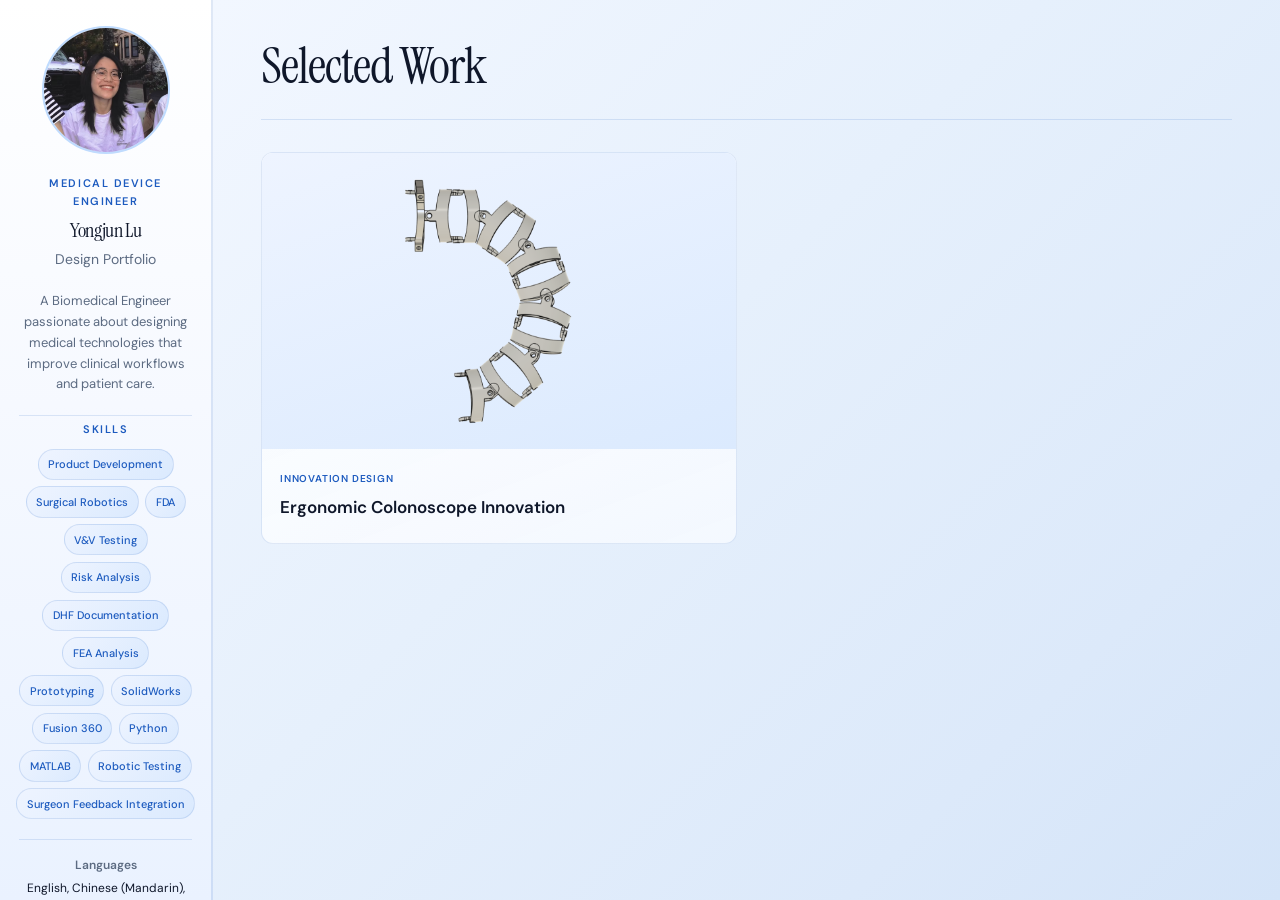
==== index.html @ d8cccb57 "Complete colonoscope project page with media and cover slideshow. Add distal tip and spool mechanism" ====
<!DOCTYPE html>
<html lang="en">
<head>
  <meta charset="UTF-8" />
  <meta name="viewport" content="width=device-width, initial-scale=1.0" />
  <meta name="description" content="Medical Design Portfolio" />
  <title>Medical Design Portfolio</title>
  <link rel="preconnect" href="https://fonts.googleapis.com" />
  <link rel="preconnect" href="https://fonts.gstatic.com" crossorigin />
  <link href="https://fonts.googleapis.com/css2?family=DM+Sans:ital,opsz,wght@0,9..40,400;0,9..40,500;0,9..40,600;0,9..40,700&family=Instrument+Serif:ital@0;1&display=swap" rel="stylesheet" />
  <link rel="stylesheet" href="styles.css" />
  <style>
    .layout {
      display: flex !important;
      flex-direction: row !important;
      width: 100% !important;
      height: 100vh !important;
      height: 100dvh !important;
      overflow: hidden !important;
    }
    .layout > .panel-left {
      flex: 0 0 16.667% !important;
      width: 16.667% !important;
    }
    .layout > .panel-right {
      flex: 0 0 83.333% !important;
      width: 83.333% !important;
    }
    @media (max-width: 640px) {
      .layout { flex-direction: column !important; height: auto !important; overflow: visible !important; }
      .layout > .panel-left,
      .layout > .panel-right { flex: none !important; width: 100% !important; }
    }
  </style>
</head>
<body class="page-home">
  <div class="layout">
    <!-- Left: About -->
    <aside class="panel panel-left">
      <div class="profile">
        <div class="avatar-wrap">
          <img src="images/profile.png" alt="Portrait of Yongjun Lu" class="avatar" />
        </div>
        <p class="eyebrow">Medical Device Engineer</p>
        <h1 class="name">Yongjun Lu</h1>
        <p class="title">Design Portfolio</p>
      </div>

      <div class="bio">
        <p>
          A Biomedical Engineer passionate about designing medical technologies that improve clinical workflows and patient care. 
        </p>

      </div>

      <section class="skills-section" aria-labelledby="skills-heading">
        <p class="eyebrow" id="skills-heading">Skills</p>
        <ul class="skills">
          <li>Product Development</li>
          <li>Surgical Robotics</li>
          <li>FDA</li>
          <li>V&amp;V Testing</li>
          <li>Risk Analysis</li>
          <li>DHF Documentation</li>
          <li>FEA Analysis</li>
          <li>Prototyping</li>
          <li>SolidWorks</li>
          <li>Fusion 360</li>
          <li>Python</li>
          <li>MATLAB</li>
          <li>Robotic Testing</li>
          <li>Surgeon Feedback Integration</li>
        </ul>
      </section>

      <dl class="info-list">
        <div>
          <dt>Languages</dt>
          <dd>English, Chinese (Mandarin), Chinese (Cantonese)</dd>
        </div>
        <div>
          <dt>Contact Information</dt>
          <dd>610-413-3439, yl951@duke.edu</dd>
        </div>
      </dl>

      <nav class="contact-block" aria-label="Contact">
        <a href="https://www.linkedin.com/in/yongjunlu" target="_blank" rel="noopener noreferrer">LinkedIn</a>
      </nav>

      <p class="copyright">© <span id="year"></span></p>
    </aside>

    <!-- Right: Selected Work -->
    <main class="panel panel-right">
      <header class="work-header">
        <h2 class="work-title">Selected Work</h2>
      </header>

      <div class="work-list" id="work-list">
        <!-- Generated by script.js from projects.js -->
      </div>
    </main>
  </div>

  <script src="projects.js"></script>
  <script src="script.js"></script>
</body>
</html>
---- styles.css ----
:root {
  --bg: #f4f8fd;
  --bg-panel: #ffffff;
  --ink: #0f172a;
  --ink-muted: #5c6b82;
  --blue: #1d5bbf;
  --blue-light: #3b82f6;
  --blue-mid: #bfdbfe;
  --blue-soft: #e8f1fc;
  --blue-pale: #f0f6ff;
  --border: rgba(29, 91, 191, 0.14);
  --shadow-blue: rgba(29, 91, 191, 0.14);
  --gradient-page: linear-gradient(
    145deg,
    #e8f2ff 0%,
    #f4f8ff 38%,
    #eef4fc 72%,
    #e6effa 100%
  );
  --gradient-panel-left: linear-gradient(
    180deg,
    #ffffff 0%,
    #f6f9ff 45%,
    #eaf2ff 100%
  );
  --gradient-panel-right: linear-gradient(
    135deg,
    #f2f7ff 0%,
    #e6f0fc 42%,
    #dce9fa 78%,
    #d4e4f8 100%
  );
  --gradient-surface: linear-gradient(
    160deg,
    rgba(255, 255, 255, 0.96) 0%,
    rgba(245, 249, 255, 0.92) 100%
  );
  --gradient-pill: linear-gradient(135deg, #eef4ff 0%, #dbeafe 100%);
  --gradient-media: linear-gradient(145deg, #dbeafe 0%, #93c5fd 55%, #bfdbfe 100%);
  --gradient-accent: linear-gradient(90deg, #1d5bbf 0%, #3b82f6 100%);
  --gradient-accent-vertical: linear-gradient(180deg, #1d5bbf 0%, #3b82f6 100%);
  --font-sans: "DM Sans", system-ui, sans-serif;
  --font-serif: "Instrument Serif", Georgia, serif;
  --ease: cubic-bezier(0.22, 1, 0.36, 1);
}

*,
*::before,
*::after {
  box-sizing: border-box;
}

html,
body {
  height: 100%;
  margin: 0;
  overflow: hidden;
}

body {
  font-family: var(--font-sans);
  font-size: 0.9375rem;
  line-height: 1.65;
  color: var(--ink);
  background: var(--gradient-page);
  background-attachment: fixed;
  -webkit-font-smoothing: antialiased;
}

body.page-project {
  overflow: hidden;
}

img {
  max-width: 100%;
  display: block;
}

a {
  color: inherit;
  text-decoration: none;
}

strong {
  font-weight: 600;
  color: var(--ink);
}

/* Split layout: left ~1/6 · right ~5/6 */
.layout,
.project-layout {
  display: flex;
  flex-direction: row;
  flex-wrap: nowrap;
  align-items: stretch;
  width: 100%;
  max-width: 100vw;
  height: 100vh;
  height: 100dvh;
  overflow: hidden;
}

.panel-left {
  flex: 0 0 16.667%;
  width: 16.667%;
  min-width: 0;
  height: 100%;
  overflow-x: hidden;
  overflow-y: auto;
  padding: clamp(1.25rem, 2vw, 1.75rem) clamp(1rem, 1.5vw, 1.25rem);
  background: var(--gradient-panel-left);
  border-right: 2px solid var(--border);
  display: flex;
  flex-direction: column;
  align-items: center;
  text-align: center;
  gap: 1.25rem;
}

.panel-right {
  flex: 0 0 83.333%;
  width: 83.333%;
  min-width: 0;
  height: 100%;
  overflow-x: hidden;
  overflow-y: auto;
  padding: clamp(1.5rem, 3vw, 2.5rem) clamp(1.5rem, 4vw, 3rem);
  background: var(--gradient-panel-right);
}

/* Left panel — profile */
.eyebrow {
  font-size: 0.6875rem;
  font-weight: 600;
  letter-spacing: 0.14em;
  text-transform: uppercase;
  color: var(--blue);
  margin: 0 0 0.5rem;
}

.name {
  font-family: var(--font-serif);
  font-size: clamp(1.25rem, 1.6vw, 1.5rem);
  font-weight: 400;
  line-height: 1.2;
  margin: 0 0 0.35rem;
  letter-spacing: -0.02em;
}

.title {
  margin: 0;
  color: var(--ink-muted);
  font-size: 0.875rem;
}

.profile {
  display: flex;
  flex-direction: column;
  align-items: center;
  width: 100%;
}

.avatar-wrap {
  position: relative;
  width: 128px;
  height: 128px;
  border-radius: 50%;
  overflow: hidden;
  background: var(--gradient-pill);
  margin: 0 auto 1.25rem;
  flex-shrink: 0;
  border: 2px solid var(--blue-mid);
}

.avatar {
  width: 100%;
  height: 100%;
  object-fit: cover;
  object-position: center top;
}

.bio {
  width: 100%;
  text-align: center;
}

.bio p {
  margin: 0 auto;
  color: var(--ink-muted);
  font-size: 0.8125rem;
  line-height: 1.6;
  text-align: center;
}

.skills-section {
  width: 100%;
  padding-top: 0.25rem;
  border-top: 1px solid var(--border);
  text-align: center;
}

.skills-section .eyebrow {
  margin-bottom: 0.65rem;
}

.skills {
  display: flex;
  flex-wrap: wrap;
  justify-content: center;
  gap: 0.4rem;
  list-style: none;
  margin: 0;
  padding: 0;
  width: 100%;
}

.skills li {
  font-size: 0.6875rem;
  font-weight: 500;
  padding: 0.35rem 0.6rem;
  background: var(--gradient-pill);
  color: var(--blue);
  border: 1px solid var(--border);
  border-radius: 999px;
  white-space: nowrap;
}

.info-list {
  margin: 0;
  padding: 1rem 0 0;
  border-top: 1px solid var(--border);
  display: grid;
  gap: 0.75rem;
  width: 100%;
  text-align: center;
}

.info-list > div {
  display: block;
  font-size: 0.75rem;
}

.info-list dt {
  font-weight: 600;
  color: var(--ink-muted);
  margin-bottom: 0.2rem;
}

.info-list dd {
  margin: 0;
  line-height: 1.5;
}

.contact-block {
  display: flex;
  flex-direction: column;
  align-items: center;
  gap: 0.35rem;
  margin-top: auto;
  padding-top: 1rem;
  border-top: 1px solid var(--border);
  width: 100%;
}

.contact-block a {
  font-size: 0.8125rem;
  font-weight: 500;
  color: var(--blue);
  transition: opacity 0.2s;
}

.contact-block a:hover {
  color: var(--blue-light);
}

.copyright {
  margin: 0;
  width: 100%;
  text-align: center;
  font-size: 0.75rem;
  color: var(--ink-muted);
  opacity: 0.7;
}

/* Right panel — work list */
.work-header {
  margin-bottom: 2rem;
  padding-bottom: 1.5rem;
  border-bottom: 1px solid var(--border);
}

.work-title,
.work-header h2 {
  font-family: var(--font-serif);
  font-size: clamp(2.25rem, 4vw, 3.25rem);
  font-weight: 400;
  margin: 0;
  letter-spacing: -0.02em;
  line-height: 1.1;
  color: var(--ink);
}

.work-intro {
  margin: 0;
  color: var(--ink-muted);
  font-size: 0.875rem;
}

.work-list {
  display: grid;
  grid-template-columns: repeat(2, minmax(0, 1fr));
  gap: 1.25rem;
}

.work-item {
  display: flex;
  flex-direction: column;
  padding: 0;
  background: var(--gradient-surface);
  border: 1px solid var(--border);
  border-radius: 12px;
  overflow: hidden;
  transition: border-color 0.2s var(--ease), box-shadow 0.25s var(--ease), transform 0.25s var(--ease);
}

.work-item:hover {
  background: linear-gradient(
    160deg,
    rgba(255, 255, 255, 1) 0%,
    rgba(232, 241, 252, 0.98) 100%
  );
  border-color: var(--blue);
  box-shadow: 0 8px 32px var(--shadow-blue);
  transform: translateY(-4px);
}

.work-item-thumb {
  aspect-ratio: 16 / 10;
  width: 100%;
  border-radius: 0;
  overflow: hidden;
  background: var(--gradient-media);
}

.work-item-thumb:not(.work-item-thumb--slideshow) > img {
  width: 100%;
  height: 100%;
  object-fit: cover;
}

.work-item-thumb--slideshow {
  position: relative;
  background: linear-gradient(160deg, #eef4ff 0%, #dbeafe 100%);
}

.work-item-slideshow {
  position: relative;
  width: 100%;
  height: 100%;
}

.work-item-thumb--slideshow .work-item-slide {
  position: absolute;
  top: 50%;
  left: 50%;
  transform: translate(-50%, -50%);
  width: auto;
  height: auto;
  max-width: calc(100% - 1rem);
  max-height: calc(100% - 1rem);
  object-fit: contain;
  object-position: center;
  opacity: 0;
  transition: opacity 0.7s ease-in-out;
  pointer-events: none;
}

.work-item-thumb--slideshow .work-item-slide.is-active {
  opacity: 1;
}

.work-item-thumb .placeholder {
  width: 100%;
  height: 100%;
  display: flex;
  align-items: center;
  justify-content: center;
  color: var(--blue);
  opacity: 0.35;
  font-size: 0.75rem;
}

.work-item-body {
  padding: 1rem 1.1rem 1.15rem;
  flex: 1;
}

.work-item-body h3 {
  font-size: 1.0625rem;
  font-weight: 600;
  margin: 0 0 0.25rem;
}

.work-item-body .tag {
  display: inline-block;
  font-size: 0.625rem;
  font-weight: 600;
  letter-spacing: 0.08em;
  text-transform: uppercase;
  color: var(--blue);
  margin-bottom: 0.35rem;
}

.work-item-body p {
  margin: 0;
  font-size: 0.8125rem;
  color: var(--ink-muted);
}

.work-item-arrow {
  display: none;
}

/* Project detail page */
.page-project .panel-left.panel-compact {
  padding: 2rem 1.75rem;
}

.back-link {
  font-size: 0.8125rem;
  font-weight: 500;
  color: var(--blue);
  margin-bottom: 0.5rem;
  display: inline-block;
}

.back-link:hover {
  text-decoration: underline;
}

.profile-mini .name {
  font-size: 1.5rem;
}

.panel-detail {
  max-width: none;
}

.detail-hero {
  margin-bottom: 2.5rem;
}

.detail-hero--text-only {
  margin-bottom: 1.5rem;
}

.detail-hero--text-only p {
  margin: 0;
  color: var(--ink-muted);
  font-size: 1rem;
  line-height: 1.65;
  max-width: 52rem;
}

.detail-hero-visual {
  aspect-ratio: 16 / 10;
  border-radius: 12px;
  overflow: hidden;
  background: var(--gradient-media);
  margin-bottom: 1.5rem;
}

.detail-hero-visual img {
  width: 100%;
  height: 100%;
  object-fit: cover;
}

.detail-hero-visual .placeholder {
  width: 100%;
  height: 100%;
  display: flex;
  align-items: center;
  justify-content: center;
  color: var(--ink-muted);
  font-size: 0.875rem;
}

.detail-section {
  margin-bottom: 2.5rem;
}

.detail-section h2 {
  font-family: var(--font-serif);
  font-size: 1.5rem;
  font-weight: 400;
  margin: 0 0 0.75rem;
  color: var(--ink);
}

.detail-section p {
  margin: 0 0 0.75rem;
  color: var(--ink-muted);
}

.detail-section ul {
  margin: 0;
  padding-left: 1.25rem;
  color: var(--ink-muted);
}

.detail-section li {
  margin-bottom: 0.35rem;
}

.detail-gallery {
  display: grid;
  gap: 1.25rem;
}

.gallery-item {
  border: none;
  border-radius: 0;
  overflow: visible;
  background: transparent;
}

.gallery-item-visual {
  aspect-ratio: auto;
  background: transparent;
}

.gallery-item-visual img {
  width: 100%;
  height: auto;
  object-fit: contain;
  display: block;
}

.gallery-item-visual .placeholder {
  width: 100%;
  height: 100%;
  display: flex;
  align-items: center;
  justify-content: center;
  font-size: 0.8125rem;
  color: var(--ink-muted);
}

.gallery-item figcaption {
  padding: 0.5rem 0 0;
  font-size: 0.8125rem;
  color: var(--ink-muted);
}

/* Problem → Solution comparison */
.comparison-section h2 {
  font-family: var(--font-serif);
  font-size: 1.5rem;
  font-weight: 400;
  margin: 0 0 1.25rem;
}

.comparison-flow {
  display: grid;
  grid-template-columns: minmax(0, 320px) auto minmax(0, 1fr);
  gap: 1.25rem 1.75rem;
  align-items: center;
  width: 100%;
  max-width: 100%;
}

.comparison-card {
  margin: 0;
}

.comparison-problem {
  width: 100%;
  max-width: 320px;
}

.comparison-visual {
  border: none;
  border-radius: 0;
  background: transparent;
  overflow: visible;
  line-height: 0;
}

.comparison-visual img {
  width: 100%;
  height: auto;
  display: block;
}

.comparison-card figcaption {
  margin-top: 0.65rem;
  font-size: 0.8125rem;
  line-height: 1.5;
  color: var(--ink-muted);
  text-align: center;
}

.comparison-problem figcaption {
  font-size: 0.75rem;
}

.comparison-arrow {
  display: flex;
  align-items: center;
  justify-content: center;
  gap: 0;
  width: 3.5rem;
  height: 1.25rem;
  padding: 0 0.25rem;
  align-self: center;
  flex-shrink: 0;
}

.comparison-arrow .arrow-line {
  flex: 1;
  height: 2px;
  border-radius: 1px;
  background: var(--gradient-accent);
  opacity: 0.85;
}

.comparison-arrow .arrow-head {
  flex-shrink: 0;
  width: 0;
  height: 0;
  margin-left: -1px;
  border-top: 7px solid transparent;
  border-bottom: 7px solid transparent;
  border-left: 11px solid var(--blue);
  filter: drop-shadow(0 1px 2px rgba(37, 99, 235, 0.2));
}

.comparison-solutions {
  display: flex;
  flex-direction: column;
  gap: 1rem;
  width: 100%;
  min-width: 0;
  max-width: none;
}

.comparison-solution-group {
  display: flex;
  flex-direction: column;
  gap: 0.1rem;
  width: 100%;
}

.comparison-solution-align {
  display: flex;
  align-items: stretch;
  gap: 0.35rem;
  width: 100%;
}

.comparison-solution-main {
  flex: 1 1 auto;
  min-width: 0;
  max-width: 480px;
  margin: 0;
  display: flex;
  flex-direction: column;
}

.comparison-solution-main .comparison-visual {
  flex: 1 1 auto;
  display: flex;
  align-items: stretch;
  min-height: 0;
}

.comparison-solution-main .comparison-visual img {
  width: 100%;
  height: 100%;
  object-fit: contain;
  object-position: center;
}

.comparison-solution-aside {
  display: flex;
  flex-direction: column;
  flex: 0 0 auto;
  align-items: center;
}

.comparison-solution-aside-stack {
  display: flex;
  flex-direction: column;
  justify-content: space-between;
  gap: 0.35rem;
  width: 15rem;
}

.comparison-solution-side {
  max-width: 15rem;
  margin: 0;
}

.comparison-solution-side .comparison-visual img {
  width: 100%;
  height: auto;
  display: block;
}

.comparison-solution-main .comparison-solution-main-caption,
.comparison-solution-main-caption {
  margin: 0.1rem 0 0;
  padding: 0;
  font-size: 0.875rem;
  line-height: 1.4;
  color: var(--ink-muted);
  text-align: center;
}

.comparison-solution-aside-caption {
  margin: 0.35rem 0 0;
  padding: 0;
  width: 100%;
  font-size: 0.75rem;
  line-height: 1.4;
  color: var(--ink-muted);
  text-align: center;
}

.comparison-solution-item {
  width: 100%;
}

.comparison-solution-item figcaption {
  font-size: 0.875rem;
}

/* Design sections — handle & operating mechanism */
.design-section h2 {
  font-family: var(--font-serif);
  font-size: 1.5rem;
  font-weight: 400;
  margin: 0 0 0.75rem;
}

.design-section-desc {
  margin: 0 0 1.25rem;
  color: var(--ink-muted);
  font-size: 0.9375rem;
  line-height: 1.6;
  max-width: none;
}

.design-gallery {
  display: flex;
  flex-direction: column;
  gap: 1.25rem;
  max-width: 920px;
}

.design-gallery .gallery-item {
  width: 100%;
}

.design-gallery-row {
  display: flex;
  flex-wrap: nowrap;
  gap: 0.35rem;
  max-width: 56rem;
  margin-top: 0.25rem;
}

.design-gallery-row .gallery-item {
  flex: 1 1 0;
  min-width: 0;
  max-width: 27.5rem;
}

.design-gallery-row .gallery-item-visual {
  aspect-ratio: auto;
  background: transparent;
}

.design-gallery-row .gallery-item figcaption {
  padding: 0.5rem 0 0;
  font-size: 0.75rem;
  text-align: center;
}

.design-gallery-row--segments {
  max-width: 56rem;
  margin-bottom: 0.35rem;
}

.design-gallery-row--segments .gallery-item {
  max-width: none;
}

.design-gallery-row--segments .gallery-item--segment-compact {
  display: flex;
  flex-direction: column;
  align-items: center;
  justify-content: center;
}

.design-gallery-row--segments .gallery-item--segment-compact .gallery-item-visual {
  width: 78%;
  max-width: 14rem;
  margin: 0 auto;
}

.design-gallery-row--segments .gallery-item--segment-compact img {
  width: 100%;
  height: auto;
}

.design-gallery-column {
  display: flex;
  flex-direction: column;
  gap: 0.35rem;
  flex: 0 0 auto;
  align-items: stretch;
  width: 20rem;
  max-width: 22rem;
  margin-left: auto;
}

.design-gallery-column .gallery-item {
  width: 100%;
  max-width: none;
}

.design-gallery-column .gallery-item--segment-compact .gallery-item-visual {
  width: 65%;
  max-width: 11rem;
  margin: 0 auto;
}

.design-gallery-row--segments .gallery-item--segment-video {
  flex: none;
  min-width: 0;
  margin: 0;
  width: 100%;
}

.design-gallery-row--segments .gallery-item--segment-video .gallery-item-visual {
  line-height: 0;
}

.design-gallery-row--segments .gallery-item--segment-video video {
  width: 100%;
  height: auto;
  display: block;
  background: #111;
  border-radius: 4px;
  min-width: 18rem;
}

.design-gallery-row--distal-media {
  max-width: 100%;
  width: 100%;
  flex-wrap: nowrap;
  align-items: flex-end;
  gap: 0.35rem;
}

.design-gallery-row--distal-media .gallery-item {
  flex: 0 1 auto;
  max-width: 13rem;
}

.design-gallery-row--distal-media .gallery-item--segment-compact {
  flex: 0 0 auto;
  max-width: 9rem;
}

.design-gallery-row--distal-media .gallery-item--segment-compact .gallery-item-visual {
  width: 78%;
  max-width: 9rem;
}

.design-gallery-row--distal-media .gallery-item--segment-video {
  flex: 1 1 16rem;
  max-width: 20rem;
  min-width: 10rem;
}

.design-gallery-row--distal-media .gallery-item--segment-video video {
  min-width: 0;
  width: 100%;
}

/* Distal Tip — uniform 4-column grid, equal image cells */
#distal-tip .design-gallery {
  max-width: 100%;
  width: 100%;
  gap: 1.25rem;
}

#distal-tip .design-gallery-row--segments {
  display: grid;
  grid-template-columns: repeat(4, minmax(0, 1fr));
  align-items: start;
  gap: 1rem 1.25rem;
  max-width: 100%;
  width: 100%;
  margin: 0;
}

#distal-tip .design-gallery-column {
  display: contents;
}

#distal-tip .gallery-item {
  display: flex;
  flex-direction: column;
  align-items: stretch;
  margin: 0;
  max-width: none;
  width: 100%;
  min-width: 0;
}

#distal-tip .gallery-item-visual {
  aspect-ratio: 1;
  width: 100%;
  max-width: none;
  margin: 0;
  display: flex;
  align-items: center;
  justify-content: center;
  background: transparent;
}

#distal-tip .gallery-item--segment-compact .gallery-item-visual {
  width: 100%;
  max-width: none;
  margin: 0;
}

#distal-tip .gallery-item-visual img,
#distal-tip .gallery-item-visual video {
  width: auto;
  height: auto;
  max-width: 88%;
  max-height: 88%;
  object-fit: contain;
  display: block;
}

#distal-tip .gallery-item--segment-video {
  flex: none;
  min-width: 0;
  width: 100%;
  max-width: none;
}

#distal-tip .gallery-item--segment-video .gallery-item-visual {
  aspect-ratio: 1;
  line-height: 0;
}

#distal-tip .gallery-item--segment-video video {
  min-width: 0;
  border-radius: 4px;
  background: #111;
}

#distal-tip .gallery-item figcaption {
  margin-top: 0.5rem;
  padding: 0;
  text-align: center;
  font-size: 0.75rem;
  line-height: 1.45;
}

@media (max-width: 900px) {
  #distal-tip .design-gallery-row--segments {
    grid-template-columns: repeat(2, minmax(0, 1fr));
  }
}

@media (max-width: 520px) {
  #distal-tip .design-gallery-row--segments {
    grid-template-columns: 1fr;
  }
}

/* Operating mechanism — 4-column uniform grid (single row) */
#operating-mechanism .design-gallery {
  max-width: 100%;
  width: 100%;
  gap: 1.25rem;
}

#operating-mechanism .design-gallery-row--segments {
  display: grid;
  grid-template-columns: repeat(4, minmax(0, 1fr));
  align-items: start;
  gap: 1rem 1.25rem;
  max-width: 100%;
  width: 100%;
  margin: 0;
}

#operating-mechanism .gallery-item {
  display: flex;
  flex-direction: column;
  align-items: stretch;
  margin: 0;
  max-width: none;
  width: 100%;
  min-width: 0;
}

#operating-mechanism .gallery-item-visual {
  aspect-ratio: 1;
  width: 100%;
  display: flex;
  align-items: center;
  justify-content: center;
  background: transparent;
}

#operating-mechanism .gallery-item-visual img,
#operating-mechanism .gallery-item-visual video {
  width: auto;
  height: auto;
  max-width: 88%;
  max-height: 88%;
  object-fit: contain;
  display: block;
}

#operating-mechanism .gallery-item--segment-compact .gallery-item-visual img {
  max-width: 72%;
  max-height: 72%;
}

#operating-mechanism .gallery-item--segment-video .gallery-item-visual {
  aspect-ratio: 1;
  line-height: 0;
}

#operating-mechanism .gallery-item--segment-video video {
  min-width: 0;
  border-radius: 4px;
  background: #111;
}

#operating-mechanism .gallery-item figcaption {
  margin-top: 0.5rem;
  padding: 0;
  text-align: center;
  font-size: 0.75rem;
  line-height: 1.45;
}

@media (max-width: 900px) {
  #operating-mechanism .design-gallery-row--segments {
    grid-template-columns: repeat(2, minmax(0, 1fr));
  }
}

@media (max-width: 520px) {
  #operating-mechanism .design-gallery-row--segments {
    grid-template-columns: 1fr;
  }
}

.design-media-row {
  display: flex;
  align-items: flex-start;
  gap: 1rem;
  max-width: 56rem;
  margin-top: 0.75rem;
}

.design-media-row .gallery-item--compact {
  flex: 0 0 auto;
  max-width: 11rem;
}

.design-media-row .gallery-item--compact img {
  width: 100%;
  height: auto;
}

.design-media-row .gallery-item--video {
  flex: 1 1 0;
  min-width: 0;
  max-width: none;
  margin: 0;
}

.gallery-item--autoplay video {
  width: 100%;
  height: auto;
  display: block;
  background: #111;
  border-radius: 4px;
}

@media (max-width: 768px) {
  .design-media-row {
    flex-direction: column;
    align-items: stretch;
  }

  .design-media-row .gallery-item--compact {
    max-width: 9rem;
  }
}

.design-gallery-grid {
  display: grid;
  grid-template-columns: repeat(3, minmax(0, 1fr));
  gap: 0.35rem;
  max-width: 56rem;
  margin-top: 0.35rem;
}

.design-gallery-grid .gallery-item {
  min-width: 0;
}

.design-gallery-grid .gallery-item-visual img {
  width: 100%;
  height: auto;
}

.gallery-item--video {
  max-width: 48rem;
  margin: 0.5rem 0 0.25rem;
}

.gallery-item--video .gallery-item-visual {
  aspect-ratio: auto;
  line-height: 0;
}

.gallery-item--video video {
  width: 100%;
  height: auto;
  display: block;
  background: #111;
}

@media (max-width: 768px) {
  .design-gallery-grid {
    grid-template-columns: repeat(2, minmax(0, 1fr));
  }
}

@media (max-width: 520px) {
  .design-gallery-grid {
    grid-template-columns: 1fr;
  }
}

@media (max-width: 520px) {
  .design-gallery-row {
    max-width: 100%;
  }
}

@media (max-width: 768px) {
  .comparison-flow {
    grid-template-columns: 1fr;
    justify-items: center;
  }

  .comparison-problem {
    max-width: min(320px, 100%);
  }

  .comparison-arrow {
    width: 1.25rem;
    height: 3.5rem;
    flex-direction: column;
    padding: 0.25rem 0;
  }

  .comparison-arrow .arrow-line {
    flex: 1;
    width: 2px;
    height: auto;
    background: var(--gradient-accent-vertical);
    opacity: 0.85;
  }

  .comparison-arrow .arrow-head {
    margin-left: 0;
    margin-top: -1px;
    border-top: 11px solid var(--blue);
    border-left: 7px solid transparent;
    border-right: 7px solid transparent;
    border-bottom: none;
  }

  .comparison-solutions {
    max-width: 100%;
  }
}

.not-found {
  padding: 3rem;
  text-align: center;
  color: var(--ink-muted);
}

.not-found a {
  color: var(--blue);
  font-weight: 500;
}

/* Mobile: stack vertically */
@media (max-width: 640px) {
  html,
  body {
    overflow: auto;
    height: auto;
  }

  .layout,
  .project-layout {
    flex-direction: column;
    height: auto;
    min-height: 100vh;
    min-height: 100dvh;
    overflow: visible;
  }

  .panel-left,
  .panel-right {
    flex: none;
    width: 100%;
    height: auto;
  }

  .panel-left {
    border-right: none;
    border-bottom: 2px solid var(--border);
  }

  .panel-right {
    overflow: visible;
    padding: 1.5rem;
  }

  .work-list {
    grid-template-columns: 1fr;
  }
}

@media (max-width: 520px) {
  .panel-left {
    padding: 1.5rem;
  }
}
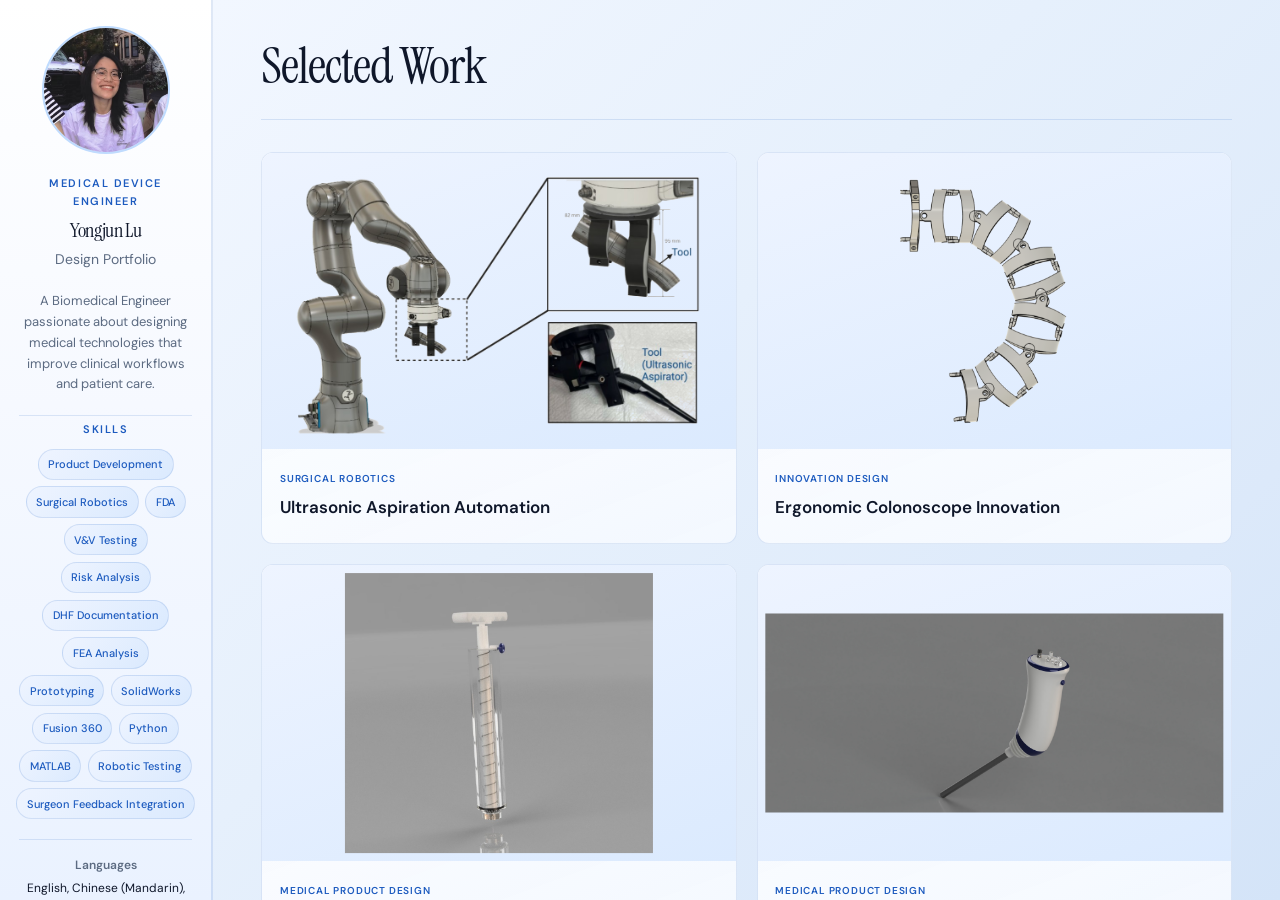
==== commit e697042b: "Add UA automation, cystoscope, and widget projects; expand portfolio layout. Introduce ultrasonic as" ====
--- a/index.html
+++ b/index.html
@@ -82,6 +82,12 @@
           <dt>Contact Information</dt>
           <dd>610-413-3439, yl951@duke.edu</dd>
         </div>
+        <div>
+          <dt>Resume</dt>
+          <dd>
+            <a href="Yongjun_Resume.pdf" target="_blank" rel="noopener noreferrer">Yongjun Lu (PDF)</a>
+          </dd>
+        </div>
       </dl>
 
       <nav class="contact-block" aria-label="Contact">
--- a/styles.css
+++ b/styles.css
@@ -69,6 +69,15 @@
 
 body.page-project {
   overflow: hidden;
+  background: #ffffff;
+}
+
+body.page-project .panel-left {
+  background: #ffffff;
+}
+
+body.page-project .panel-right {
+  background: #ffffff;
 }
 
 img {
@@ -251,6 +260,16 @@
   line-height: 1.5;
 }
 
+.info-list dd a {
+  color: var(--blue);
+  font-weight: 500;
+  transition: color 0.2s;
+}
+
+.info-list dd a:hover {
+  color: var(--blue-light);
+}
+
 .contact-block {
   display: flex;
   flex-direction: column;
@@ -342,10 +361,24 @@
   background: var(--gradient-media);
 }
 
-.work-item-thumb:not(.work-item-thumb--slideshow) > img {
+.work-item-thumb:not(.work-item-thumb--slideshow):not(.work-item-thumb--video) {
+  background: linear-gradient(160deg, #eef4ff 0%, #dbeafe 100%);
+}
+
+.work-item-thumb:not(.work-item-thumb--slideshow):not(.work-item-thumb--video) > img {
   width: 100%;
   height: 100%;
-  object-fit: cover;
+  object-fit: contain;
+  object-position: center;
+}
+
+.work-item-thumb--video video {
+  width: 100%;
+  height: 100%;
+  display: block;
+  object-fit: contain;
+  object-position: center;
+  background: linear-gradient(160deg, #eef4ff 0%, #dbeafe 100%);
 }
 
 .work-item-thumb--slideshow {
@@ -490,6 +523,14 @@
   margin-bottom: 2.5rem;
 }
 
+.panel-detail .detail-section {
+  margin-bottom: 3.75rem;
+}
+
+.panel-detail .detail-section:last-child {
+  margin-bottom: 0;
+}
+
 .detail-section h2 {
   font-family: var(--font-serif);
   font-size: 1.5rem;
@@ -498,6 +539,10 @@
   color: var(--ink);
 }
 
+.panel-detail .design-section > h2 {
+  margin-bottom: 0.35rem;
+}
+
 .detail-section p {
   margin: 0 0 0.75rem;
   color: var(--ink-muted);
@@ -568,6 +613,209 @@
   align-items: center;
   width: 100%;
   max-width: 100%;
+}
+
+.comparison-flow--single {
+  grid-template-columns: 1fr;
+  justify-items: start;
+  max-width: 100%;
+  margin: 0;
+}
+
+.comparison-flow--single .comparison-solutions {
+  width: 100%;
+  max-width: min(48rem, 92%);
+}
+
+.comparison-flow--single .comparison-solution-group,
+.comparison-flow--single .comparison-solution-align {
+  width: 100%;
+}
+
+.comparison-flow--single .comparison-solution-main {
+  max-width: 100%;
+  margin: 0;
+}
+
+.comparison-flow--single .comparison-solution-main .comparison-visual {
+  text-align: left;
+}
+
+.comparison-flow--single .comparison-solution-main .comparison-visual img {
+  width: auto;
+  max-width: min(48rem, 92%);
+  max-height: min(82vh, 680px);
+  margin: 0;
+  object-fit: contain;
+  object-position: left center;
+}
+
+/* Rendered design — image left, animation right */
+.comparison-flow--split {
+  grid-template-columns: 1fr;
+  max-width: 100%;
+  margin: 0;
+}
+
+.comparison-flow--split .comparison-solutions {
+  width: 100%;
+}
+
+.comparison-render-split {
+  display: grid;
+  grid-template-columns: repeat(2, minmax(0, 1fr));
+  gap: 1.25rem 2rem;
+  align-items: stretch;
+  width: 100%;
+}
+
+.comparison-split-panel {
+  display: flex;
+  flex-direction: column;
+  align-items: stretch;
+  gap: 0.35rem;
+  min-width: 0;
+}
+
+.comparison-split-title {
+  font-family: var(--font-serif);
+  font-size: 1.5rem;
+  font-weight: 400;
+  margin: 0;
+}
+
+.comparison-split-media {
+  flex: none;
+  display: flex;
+  align-items: flex-start;
+  justify-content: flex-start;
+  width: 100%;
+  min-height: 0;
+  max-height: none;
+}
+
+.comparison-split-media .comparison-card {
+  width: auto;
+  max-width: 100%;
+  height: auto;
+  margin: 0;
+  display: block;
+}
+
+.comparison-split-media .comparison-visual {
+  width: auto;
+  max-width: 100%;
+  height: auto;
+  display: block;
+  line-height: 0;
+}
+
+.comparison-split-media img,
+.comparison-split-media video {
+  display: block;
+  width: auto;
+  height: auto;
+  max-width: 100%;
+  max-height: min(68vh, 560px);
+  object-fit: contain;
+  object-position: left center;
+}
+
+.comparison-split-panel:first-child .comparison-split-media img {
+  object-position: left center;
+}
+
+.comparison-split-media--video {
+  background: transparent;
+  line-height: 0;
+}
+
+/* Video letterbox areas — match page panel gradient */
+.panel-detail .gallery-item--video .gallery-item-visual,
+.panel-detail .comparison-split-media--video {
+  background: transparent;
+}
+
+.panel-detail video {
+  background: transparent;
+}
+
+/* Project split rows — unified media size (render, animation, manufacturability videos) */
+.panel-detail .comparison-render-split {
+  align-items: flex-start;
+  grid-template-columns: repeat(2, minmax(0, 1fr));
+  gap: 1rem 2.5rem;
+  justify-content: stretch;
+  width: 100%;
+  max-width: 100%;
+}
+
+.panel-detail .comparison-render-split .comparison-split-media {
+  width: 100%;
+  max-width: 100%;
+  height: min(48vh, 440px);
+  max-height: min(48vh, 440px);
+  display: flex;
+  align-items: flex-start;
+  justify-content: flex-start;
+  overflow: hidden;
+  min-height: 0;
+}
+
+.panel-detail .comparison-render-split .comparison-split-media .comparison-card,
+.panel-detail .comparison-render-split .comparison-split-media .comparison-visual {
+  height: 100%;
+  max-height: 100%;
+  min-height: 0;
+  overflow: hidden;
+}
+
+.panel-detail .comparison-render-split .comparison-split-media .comparison-visual img,
+.panel-detail .comparison-render-split .comparison-split-media video {
+  display: block;
+  width: auto;
+  height: auto;
+  max-width: 100%;
+  max-height: 100%;
+  object-fit: contain;
+  object-position: left top;
+}
+
+.panel-detail .comparison-section + .design-section {
+  margin-top: 0.5rem;
+  padding-top: 1.25rem;
+}
+
+.panel-detail #manufacturability:has(+ #motion-animation) {
+  margin-bottom: 0;
+}
+
+.panel-detail #manufacturability + #motion-animation {
+  margin-top: 0;
+  padding-top: 0.25rem;
+}
+
+@media (max-width: 900px) {
+  .comparison-render-split {
+    grid-template-columns: 1fr;
+  }
+
+  .comparison-split-media img,
+  .comparison-split-media video {
+    max-height: min(50vh, 420px);
+  }
+
+  .panel-detail .comparison-render-split {
+    width: 100%;
+    grid-template-columns: 1fr;
+  }
+
+  .panel-detail .comparison-render-split .comparison-split-media {
+    width: 100%;
+    max-width: 100%;
+    height: min(50vw, 380px);
+    max-height: min(50vw, 380px);
+  }
 }
 
 .comparison-card {
@@ -788,6 +1036,230 @@
   text-align: center;
 }
 
+.design-gallery-heading {
+  font-family: var(--font-serif);
+  font-size: 1.5rem;
+  font-weight: 400;
+  line-height: 1.2;
+  margin: 0;
+  color: var(--ink);
+}
+
+.design-gallery-heading--spacer {
+  visibility: hidden;
+  user-select: none;
+  pointer-events: none;
+}
+
+.design-gallery-panel {
+  display: flex;
+  flex-direction: column;
+  gap: 0.35rem;
+  flex: 1 1 0;
+  min-width: 0;
+  align-items: flex-start;
+  width: 100%;
+}
+
+.design-gallery-panel .gallery-item {
+  width: 100%;
+  max-width: none;
+  margin: 0;
+}
+
+.design-gallery-panel .gallery-item-visual {
+  width: 100%;
+}
+
+.design-gallery-row--cystoscope-hero {
+  display: grid;
+  grid-template-columns: repeat(3, minmax(0, 1fr));
+  max-width: 100%;
+  gap: 1rem 1.25rem;
+  align-items: start;
+}
+
+.design-gallery-row--cystoscope-hero .design-gallery-heading {
+  min-height: calc(1.5rem * 1.2 * 2);
+  width: 100%;
+}
+
+.design-gallery-row--cystoscope-hero .gallery-item--square-crop .gallery-item-visual {
+  aspect-ratio: 1 / 1;
+  overflow: hidden;
+  width: 100%;
+  max-width: min(20rem, 100%);
+}
+
+.design-gallery-row--cystoscope-hero .design-gallery-panel .gallery-item--square-crop {
+  width: 100%;
+  max-width: min(20rem, 100%);
+}
+
+.design-gallery-row--cystoscope-hero .gallery-item--square-crop img {
+  width: 100%;
+  height: 100%;
+  object-fit: cover;
+  object-position: center center;
+}
+
+.design-gallery-row--cystoscope-hero .gallery-item:not(.gallery-item--square-crop) img {
+  width: 100%;
+  height: auto;
+  max-height: min(48vh, 440px);
+  object-fit: contain;
+  object-position: left top;
+}
+
+#rendered-design .design-gallery {
+  max-width: 100%;
+}
+
+.design-gallery-row--two-col {
+  grid-template-columns: repeat(2, minmax(0, 1fr));
+}
+
+.design-gallery-row--cystoscope-concepts {
+  display: grid;
+  grid-template-columns: repeat(3, minmax(0, 1fr));
+  max-width: 100%;
+  gap: 1rem 1.25rem;
+  align-items: start;
+}
+
+.design-gallery-row--cystoscope-concepts .design-gallery-heading {
+  min-height: calc(1.5rem * 1.2 * 2);
+  width: 100%;
+}
+
+.design-gallery-row--cystoscope-concepts .gallery-item-visual {
+  width: 100%;
+  max-width: min(16rem, 100%);
+}
+
+.design-gallery-row--cystoscope-concepts img {
+  width: 100%;
+  height: auto;
+  max-height: min(34vh, 260px);
+  object-fit: contain;
+  object-position: left top;
+}
+
+#concepts-handle-design .design-gallery {
+  max-width: 100%;
+}
+
+#concepts-design .design-gallery,
+#ua-hardware .design-gallery {
+  max-width: 100%;
+}
+
+#concepts-design .design-gallery-row--cystoscope-concepts,
+#ua-hardware .design-gallery-row--cystoscope-concepts {
+  gap: 1.25rem 2rem;
+}
+
+#concepts-design .design-gallery-row--cystoscope-concepts .gallery-item-visual,
+#ua-hardware .design-gallery-row--cystoscope-concepts .gallery-item-visual {
+  max-width: 100%;
+}
+
+#concepts-design .design-gallery-row--cystoscope-concepts img,
+#ua-hardware .design-gallery-row--cystoscope-concepts img {
+  width: 100%;
+  max-height: min(58vh, 540px);
+  object-fit: contain;
+  object-position: left top;
+}
+
+#ua-demo .design-gallery .gallery-item--autoplay {
+  width: 100%;
+  max-width: 100%;
+}
+
+#ua-demo .design-gallery .gallery-item--autoplay video {
+  width: 100%;
+  max-height: min(68vh, 620px);
+  object-fit: contain;
+  object-position: left top;
+}
+
+/* Title on row 1, media on row 2 — aligned tops across columns */
+.design-gallery-row--media-below-title {
+  grid-template-columns: repeat(2, minmax(0, 1fr));
+  grid-template-rows: auto auto;
+}
+
+.design-gallery-row--media-below-title .design-gallery-panel {
+  display: grid;
+  grid-template-columns: minmax(0, 1fr);
+  grid-template-rows: subgrid;
+  grid-row: span 2;
+  gap: 0.35rem;
+  align-items: start;
+}
+
+.design-gallery-row--media-below-title .design-gallery-heading {
+  min-height: unset;
+  align-self: start;
+}
+
+.design-gallery-row--media-below-title .gallery-item {
+  align-self: start;
+  width: 100%;
+}
+
+.comparison-render-split--media-below-title {
+  grid-template-rows: auto auto;
+}
+
+.comparison-render-split--media-below-title .comparison-split-panel {
+  display: grid;
+  grid-template-columns: minmax(0, 1fr);
+  grid-template-rows: subgrid;
+  grid-row: span 2;
+  gap: 0.35rem;
+  align-items: start;
+}
+
+.comparison-render-split--media-below-title .comparison-split-title {
+  align-self: start;
+}
+
+.comparison-render-split--media-below-title .comparison-split-media {
+  align-self: start;
+  width: 100%;
+}
+
+.comparison-render-split--media-below-title .comparison-split-media video {
+  object-position: left top;
+}
+
+.panel-detail .design-section .design-gallery {
+  align-items: flex-start;
+  width: 100%;
+  max-width: 100%;
+  gap: 0.5rem;
+  margin-top: 0;
+}
+
+.panel-detail .design-section h2 {
+  width: 100%;
+}
+
+#manufacturability .design-gallery .gallery-item--autoplay {
+  width: 100%;
+  max-width: min(48rem, 100%);
+}
+
+#manufacturability .design-gallery .gallery-item--autoplay video {
+  width: auto;
+  max-width: 100%;
+  max-height: min(48vh, 440px);
+  object-fit: contain;
+  object-position: left top;
+}
+
 .design-gallery-row--segments {
   max-width: 56rem;
   margin-bottom: 0.35rem;
@@ -852,7 +1324,7 @@
   width: 100%;
   height: auto;
   display: block;
-  background: #111;
+  background: transparent;
   border-radius: 4px;
   min-width: 18rem;
 }
@@ -964,7 +1436,7 @@
 #distal-tip .gallery-item--segment-video video {
   min-width: 0;
   border-radius: 4px;
-  background: #111;
+  background: transparent;
 }
 
 #distal-tip .gallery-item figcaption {
@@ -1046,7 +1518,7 @@
 #operating-mechanism .gallery-item--segment-video video {
   min-width: 0;
   border-radius: 4px;
-  background: #111;
+  background: transparent;
 }
 
 #operating-mechanism .gallery-item figcaption {
@@ -1098,7 +1570,7 @@
   width: 100%;
   height: auto;
   display: block;
-  background: #111;
+  background: transparent;
   border-radius: 4px;
 }
 
@@ -1144,7 +1616,83 @@
   width: 100%;
   height: auto;
   display: block;
-  background: #111;
+  background: transparent;
+}
+
+#manufacturability .design-gallery {
+  max-width: 100%;
+}
+
+#motion-animation .design-gallery {
+  max-width: 100%;
+}
+
+.comparison-split-media--buildup {
+  flex-direction: column;
+  align-items: stretch;
+  justify-content: flex-start;
+  overflow: visible;
+}
+
+.buildup-stepper {
+  display: flex;
+  flex-direction: column;
+  gap: 0.45rem;
+  width: 100%;
+  height: 100%;
+  min-height: 0;
+}
+
+.buildup-stepper-slideshow {
+  position: relative;
+  width: 100%;
+  height: min(48vh, 440px);
+  min-height: min(48vh, 440px);
+  max-height: min(48vh, 440px);
+  line-height: 0;
+  flex-shrink: 0;
+}
+
+.buildup-stepper-slide {
+  position: absolute;
+  top: 0;
+  left: 0;
+  display: block;
+  width: auto;
+  height: auto;
+  max-width: 100%;
+  max-height: 100%;
+  object-fit: contain;
+  object-position: left top;
+  opacity: 0;
+  transition: opacity 0.45s ease;
+  pointer-events: none;
+}
+
+.buildup-stepper-slide.is-active {
+  opacity: 1;
+  pointer-events: auto;
+}
+
+.buildup-stepper-meta {
+  margin: 0;
+  font-size: 0.8125rem;
+  color: var(--ink-muted);
+  text-align: center;
+}
+
+.panel-detail .comparison-render-split .comparison-split-media--buildup {
+  height: auto;
+  max-height: none;
+  overflow: visible;
+  align-items: flex-start;
+}
+
+.panel-detail .comparison-render-split .comparison-split-media--buildup .comparison-card,
+.panel-detail .comparison-render-split .comparison-split-media--buildup .comparison-visual {
+  height: auto;
+  max-height: none;
+  overflow: visible;
 }
 
 @media (max-width: 768px) {
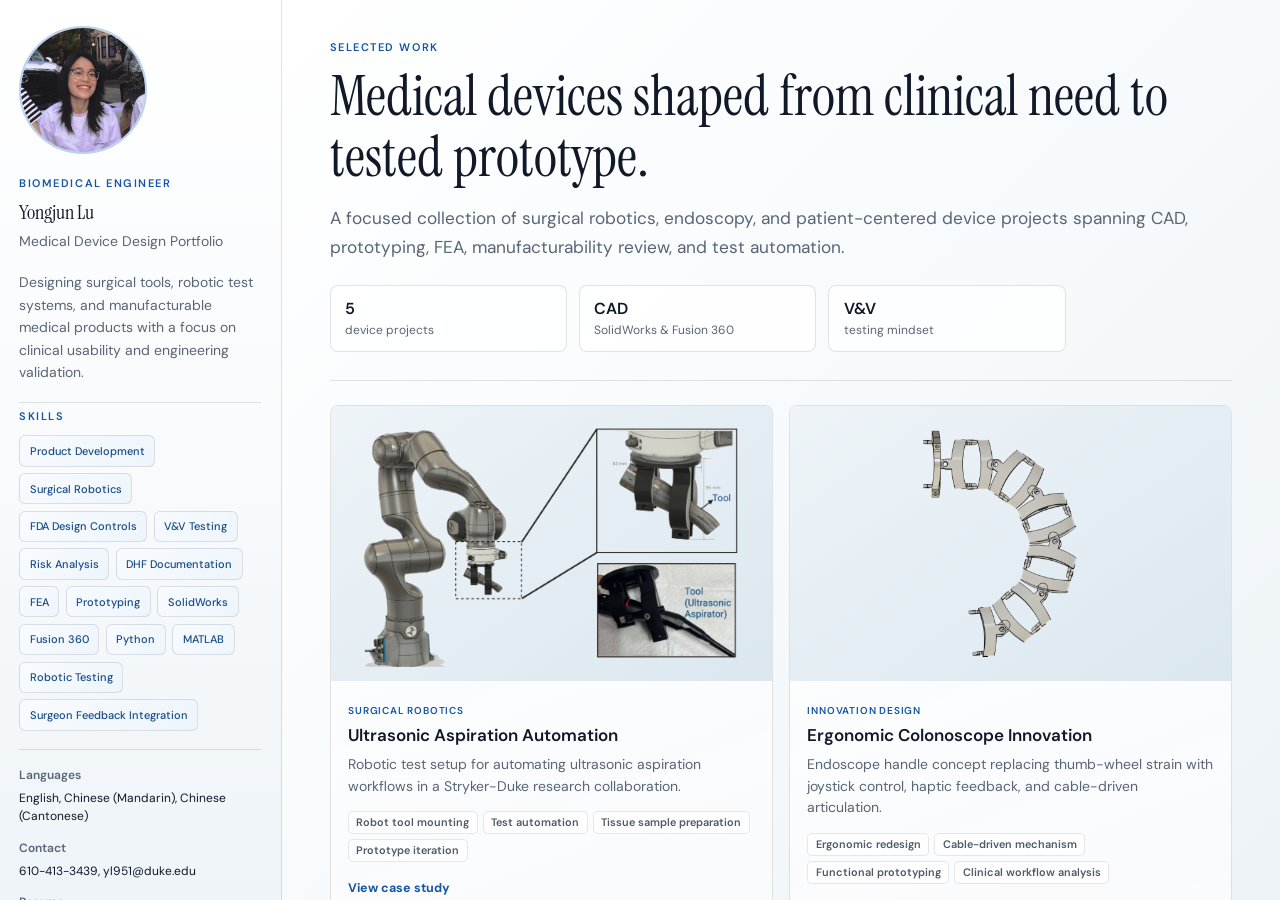
==== commit c83c7134: "Redesign portfolio for professional case studies" ====
--- a/index.html
+++ b/index.html
@@ -3,12 +3,12 @@
 <head>
   <meta charset="UTF-8" />
   <meta name="viewport" content="width=device-width, initial-scale=1.0" />
-  <meta name="description" content="Medical Design Portfolio" />
-  <title>Medical Design Portfolio</title>
+  <meta name="description" content="Yongjun Lu is a biomedical engineer focused on medical device design, surgical robotics, CAD prototyping, and verification." />
+  <title>Yongjun Lu · Medical Device Design Portfolio</title>
   <link rel="preconnect" href="https://fonts.googleapis.com" />
   <link rel="preconnect" href="https://fonts.gstatic.com" crossorigin />
   <link href="https://fonts.googleapis.com/css2?family=DM+Sans:ital,opsz,wght@0,9..40,400;0,9..40,500;0,9..40,600;0,9..40,700&family=Instrument+Serif:ital@0;1&display=swap" rel="stylesheet" />
-  <link rel="stylesheet" href="styles.css" />
+  <link rel="stylesheet" href="styles.css?v=e697042" />
   <style>
     .layout {
       display: flex !important;
@@ -19,12 +19,12 @@
       overflow: hidden !important;
     }
     .layout > .panel-left {
-      flex: 0 0 16.667% !important;
-      width: 16.667% !important;
+      flex: 0 0 22% !important;
+      width: 22% !important;
     }
     .layout > .panel-right {
-      flex: 0 0 83.333% !important;
-      width: 83.333% !important;
+      flex: 0 0 78% !important;
+      width: 78% !important;
     }
     @media (max-width: 640px) {
       .layout { flex-direction: column !important; height: auto !important; overflow: visible !important; }
@@ -41,14 +41,14 @@
         <div class="avatar-wrap">
           <img src="images/profile.png" alt="Portrait of Yongjun Lu" class="avatar" />
         </div>
-        <p class="eyebrow">Medical Device Engineer</p>
+        <p class="eyebrow">Biomedical Engineer</p>
         <h1 class="name">Yongjun Lu</h1>
-        <p class="title">Design Portfolio</p>
+        <p class="title">Medical Device Design Portfolio</p>
       </div>
 
       <div class="bio">
         <p>
-          A Biomedical Engineer passionate about designing medical technologies that improve clinical workflows and patient care. 
+          Designing surgical tools, robotic test systems, and manufacturable medical products with a focus on clinical usability and engineering validation.
         </p>
 
       </div>
@@ -58,11 +58,11 @@
         <ul class="skills">
           <li>Product Development</li>
           <li>Surgical Robotics</li>
-          <li>FDA</li>
+          <li>FDA Design Controls</li>
           <li>V&amp;V Testing</li>
           <li>Risk Analysis</li>
           <li>DHF Documentation</li>
-          <li>FEA Analysis</li>
+          <li>FEA</li>
           <li>Prototyping</li>
           <li>SolidWorks</li>
           <li>Fusion 360</li>
@@ -79,13 +79,13 @@
           <dd>English, Chinese (Mandarin), Chinese (Cantonese)</dd>
         </div>
         <div>
-          <dt>Contact Information</dt>
+          <dt>Contact</dt>
           <dd>610-413-3439, yl951@duke.edu</dd>
         </div>
         <div>
           <dt>Resume</dt>
           <dd>
-            <a href="Yongjun_Resume.pdf" target="_blank" rel="noopener noreferrer">Yongjun Lu (PDF)</a>
+            <a href="Yongjun_Resume.pdf?v=20260520" target="_blank" rel="noopener noreferrer">Yongjun Lu (PDF)</a>
           </dd>
         </div>
       </dl>
@@ -100,7 +100,16 @@
     <!-- Right: Selected Work -->
     <main class="panel panel-right">
       <header class="work-header">
-        <h2 class="work-title">Selected Work</h2>
+        <p class="eyebrow">Selected Work</p>
+        <h2 class="work-title">Medical devices shaped from clinical need to tested prototype.</h2>
+        <p class="work-intro">
+          A focused collection of surgical robotics, endoscopy, and patient-centered device projects spanning CAD, prototyping, FEA, manufacturability review, and test automation.
+        </p>
+        <div class="work-stats" aria-label="Portfolio focus areas">
+          <div><strong>5</strong><span>device projects</span></div>
+          <div><strong>CAD</strong><span>SolidWorks & Fusion 360</span></div>
+          <div><strong>V&amp;V</strong><span>testing mindset</span></div>
+        </div>
       </header>
 
       <div class="work-list" id="work-list">
@@ -109,7 +118,7 @@
     </main>
   </div>
 
-  <script src="projects.js"></script>
-  <script src="script.js"></script>
+  <script src="projects.js?v=e697042"></script>
+  <script src="script.js?v=e697042"></script>
 </body>
 </html>
--- a/styles.css
+++ b/styles.css
@@ -1807,3 +1807,335 @@
     padding: 1.5rem;
   }
 }
+
+/* Professional portfolio refresh */
+:root {
+  --bg: #f6f8fb;
+  --ink: #111827;
+  --ink-muted: #596575;
+  --blue: #1456a3;
+  --blue-light: #2f7cc8;
+  --blue-mid: #b9d3ee;
+  --blue-soft: #edf5fb;
+  --blue-pale: #f6faff;
+  --border: rgba(17, 24, 39, 0.12);
+  --shadow-blue: rgba(20, 86, 163, 0.13);
+  --gradient-page: linear-gradient(145deg, #ffffff 0%, #f7f9fc 44%, #eef4f8 100%);
+  --gradient-panel-left: linear-gradient(180deg, #ffffff 0%, #f8fafc 54%, #eef4f8 100%);
+  --gradient-panel-right: linear-gradient(135deg, #ffffff 0%, #f7fafc 52%, #edf3f7 100%);
+  --gradient-surface: linear-gradient(160deg, rgba(255, 255, 255, 0.98) 0%, rgba(248, 250, 252, 0.96) 100%);
+  --gradient-pill: linear-gradient(135deg, #f8fbff 0%, #edf5fb 100%);
+  --gradient-media: linear-gradient(145deg, #eef4f8 0%, #dbe7ef 100%);
+  --gradient-accent: linear-gradient(90deg, #1456a3 0%, #2f7cc8 100%);
+  --gradient-accent-vertical: linear-gradient(180deg, #1456a3 0%, #2f7cc8 100%);
+}
+
+.layout,
+.project-layout {
+  background: var(--gradient-page);
+}
+
+.panel-left {
+  flex-basis: 22%;
+  width: 22%;
+  border-right: 1px solid var(--border);
+  align-items: flex-start;
+  text-align: left;
+  gap: 1.15rem;
+}
+
+.panel-right {
+  flex-basis: 78%;
+  width: 78%;
+}
+
+.profile,
+.bio,
+.skills-section,
+.info-list,
+.copyright {
+  text-align: left;
+}
+
+.profile {
+  align-items: flex-start;
+}
+
+.avatar-wrap {
+  margin-left: 0;
+  margin-right: 0;
+}
+
+.name,
+.work-title,
+.work-header h2 {
+  letter-spacing: 0;
+}
+
+.bio p {
+  margin-left: 0;
+  text-align: left;
+  font-size: 0.875rem;
+}
+
+.skills {
+  justify-content: flex-start;
+}
+
+.skills li {
+  border-radius: 6px;
+  color: #174b85;
+}
+
+.info-list {
+  gap: 0.85rem;
+}
+
+.contact-block {
+  align-items: flex-start;
+}
+
+.work-header {
+  margin-bottom: 1.5rem;
+  padding-bottom: 1.75rem;
+}
+
+.work-title,
+.work-header h2 {
+  max-width: 62rem;
+  font-size: clamp(2.25rem, 4.4vw, 4.6rem);
+}
+
+.work-intro {
+  margin: 1rem 0 0;
+  max-width: 58rem;
+  font-size: clamp(0.98rem, 1.35vw, 1.12rem);
+  line-height: 1.65;
+}
+
+.work-stats {
+  display: grid;
+  grid-template-columns: repeat(3, minmax(0, 1fr));
+  gap: 0.75rem;
+  margin-top: 1.5rem;
+  max-width: 46rem;
+}
+
+.work-stats div {
+  padding: 0.8rem 0.9rem;
+  background: rgba(255, 255, 255, 0.76);
+  border: 1px solid var(--border);
+  border-radius: 8px;
+}
+
+.work-stats strong,
+.work-stats span {
+  display: block;
+}
+
+.work-stats strong {
+  font-size: 1rem;
+  line-height: 1.2;
+  color: var(--ink);
+}
+
+.work-stats span {
+  margin-top: 0.2rem;
+  font-size: 0.75rem;
+  line-height: 1.35;
+  color: var(--ink-muted);
+}
+
+.work-list {
+  gap: 1rem;
+}
+
+.work-item {
+  border-radius: 8px;
+}
+
+.work-item:hover {
+  box-shadow: 0 14px 38px var(--shadow-blue);
+  transform: translateY(-3px);
+}
+
+.work-item-thumb:not(.work-item-thumb--slideshow):not(.work-item-thumb--video),
+.work-item-thumb--video video,
+.work-item-thumb--slideshow {
+  background: var(--gradient-media);
+}
+
+.work-item-body {
+  padding: 1rem 1.1rem 1.1rem;
+}
+
+.work-item-body h3 {
+  margin-bottom: 0.45rem;
+  line-height: 1.25;
+}
+
+.work-item-body p {
+  font-size: 0.875rem;
+  line-height: 1.55;
+}
+
+.work-methods {
+  display: flex;
+  flex-wrap: wrap;
+  gap: 0.35rem;
+  list-style: none;
+  margin: 0.85rem 0 0;
+  padding: 0;
+}
+
+.work-methods li {
+  padding: 0.25rem 0.45rem;
+  border: 1px solid rgba(17, 24, 39, 0.1);
+  border-radius: 5px;
+  background: rgba(255, 255, 255, 0.72);
+  color: #4d5a68;
+  font-size: 0.68rem;
+  font-weight: 600;
+  line-height: 1.2;
+}
+
+.work-item-link {
+  display: inline-block;
+  margin-top: 0.95rem;
+  color: var(--blue);
+  font-size: 0.78rem;
+  font-weight: 700;
+}
+
+.detail-hero--text-only {
+  margin-bottom: 1.25rem;
+  padding-bottom: 1.25rem;
+  border-bottom: 1px solid var(--border);
+}
+
+.detail-hero--text-only p {
+  max-width: 64rem;
+  font-size: clamp(1.05rem, 1.5vw, 1.25rem);
+  line-height: 1.65;
+  color: #344154;
+}
+
+.case-study-section {
+  margin-bottom: 2.75rem;
+}
+
+.case-card-grid {
+  display: grid;
+  grid-template-columns: repeat(4, minmax(0, 1fr));
+  gap: 0.8rem;
+}
+
+.case-card,
+.case-methods {
+  padding: 1rem;
+  border: 1px solid var(--border);
+  border-radius: 8px;
+  background: rgba(255, 255, 255, 0.76);
+}
+
+.case-card h2 {
+  margin: 0 0 0.5rem;
+  font-family: var(--font-sans);
+  font-size: 0.74rem;
+  font-weight: 700;
+  letter-spacing: 0.1em;
+  text-transform: uppercase;
+  color: var(--blue);
+}
+
+.case-card p {
+  margin: 0;
+  font-size: 0.875rem;
+  line-height: 1.55;
+  color: var(--ink-muted);
+}
+
+.case-methods .eyebrow {
+  margin-bottom: 0.55rem;
+}
+
+.case-methods ul {
+  display: flex;
+  flex-wrap: wrap;
+  gap: 0.35rem;
+  list-style: none;
+  margin: 0;
+  padding: 0;
+}
+
+.case-methods li {
+  padding: 0.25rem 0.45rem;
+  border-radius: 5px;
+  background: var(--blue-soft);
+  color: #174b85;
+  font-size: 0.72rem;
+  font-weight: 600;
+  line-height: 1.2;
+}
+
+@media (max-width: 1100px) {
+  .case-card-grid {
+    grid-template-columns: repeat(2, minmax(0, 1fr));
+  }
+}
+
+@media (max-width: 640px) {
+  .layout > .panel-right {
+    order: -1;
+  }
+
+  .panel-left {
+    align-items: center;
+    text-align: center;
+  }
+
+  .profile,
+  .bio,
+  .info-list,
+  .copyright {
+    text-align: center;
+  }
+
+  .profile {
+    align-items: center;
+  }
+
+  .avatar-wrap {
+    width: 88px;
+    height: 88px;
+    margin: 0 auto 0.8rem;
+  }
+
+  .bio p {
+    margin: 0 auto;
+    text-align: center;
+  }
+
+  .skills-section {
+    display: none;
+  }
+
+  .contact-block {
+    align-items: center;
+    margin-top: 0;
+  }
+
+  .work-header {
+    padding-bottom: 1.25rem;
+  }
+
+  .work-title,
+  .work-header h2 {
+    font-size: clamp(2rem, 12vw, 3.2rem);
+  }
+
+  .work-stats,
+  .case-card-grid {
+    grid-template-columns: 1fr;
+  }
+}
